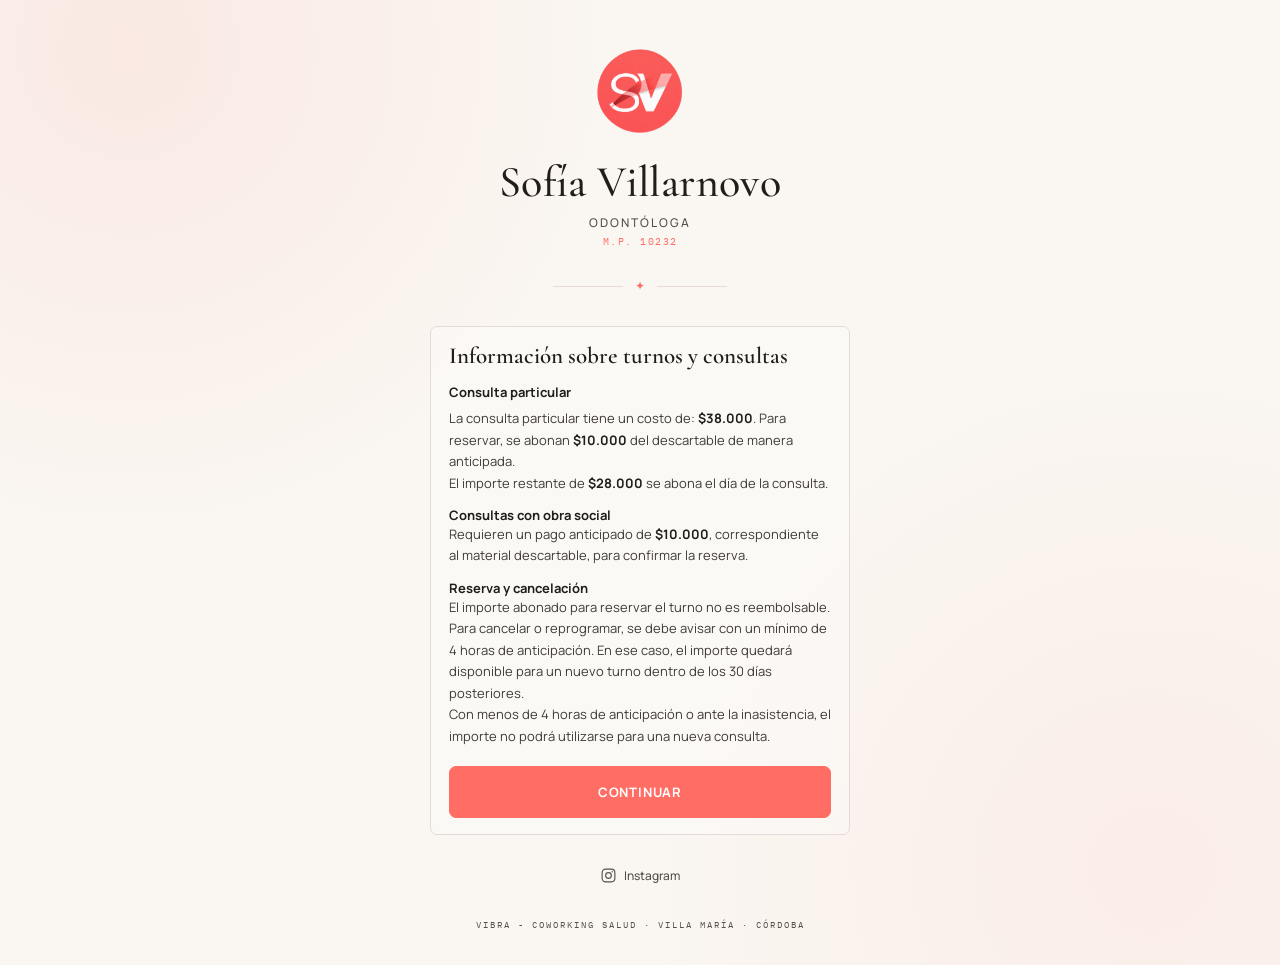
==== index.html @ 6bd0fadf "Update appointment link in index.html" ====
<!DOCTYPE html>
<html lang="es">
<head>
  <meta charset="UTF-8">
  <meta name="viewport" content="width=device-width, initial-scale=1.0">
  <title>Sofía Villarnovo | Odontóloga</title>
  <meta name="description" content="Sofía Villarnovo - Odontóloga M.P. 10232. Reservá tu turno.">
  <link rel="preconnect" href="https://fonts.googleapis.com">
  <link rel="preconnect" href="https://fonts.gstatic.com" crossorigin>
  <link href="https://fonts.googleapis.com/css2?family=Cormorant+Garamond:wght@400;500;600&family=Manrope:wght@400;500;600;700&family=IBM+Plex+Mono:wght@400;500&display=swap" rel="stylesheet">
  <link rel="stylesheet" href="styles.css">
</head>
<body>
  <main>
    <div class="logo">
      <img src="image/logo.png" alt="Logo de Sofía Villarnovo">
    </div>

    <section class="name">
      <h1>Sofía Villarnovo</h1>
      <p class="profession">Odontóloga</p>
      <p class="license">M.P. 10232</p>
    </section>

    <div class="divider">
      <span class="divider-line"></span>
      <span class="divider-star">✦</span>
      <span class="divider-line"></span>
    </div>

    <section class="policies" aria-labelledby="policies-title">
      <h2 id="policies-title">Información sobre turnos y consultas</h2>
      
      <div class="policies-content">
        <h3>Consulta particular</h3>
        <p class="policies-summary">La consulta particular tiene un costo de: <strong>$38.000</strong>. Para reservar, se abonan <strong>$10.000</strong> del descartable de manera anticipada.</p>
        <p>El importe restante de <strong>$28.000</strong> se abona el día de la consulta.</p>

        <h3>Consultas con obra social</h3>
        <p>Requieren un pago anticipado de <strong>$10.000</strong>, correspondiente al material descartable, para confirmar la reserva.</p>

        <h3>Reserva y cancelación</h3>
        <p>El importe abonado para reservar el turno no es reembolsable.</p>
        <p>Para cancelar o reprogramar, se debe avisar con un mínimo de 4 horas de anticipación. En ese caso, el importe quedará disponible para un nuevo turno dentro de los 30 días posteriores.</p>
        <p>Con menos de 4 horas de anticipación o ante la inasistencia, el importe no podrá utilizarse para una nueva consulta.</p>
      </div>
      <button class="continue-btn" type="button" aria-controls="appointment-links">CONTINUAR</button>
    </section>

    <nav class="links" id="appointment-links" aria-label="Opciones de contacto y reserva" hidden>
      <a class="link-btn primary" href="https://script.google.com/macros/s/AKfycbz7T2l_7Z1s76jN67B735BLfJ0cW3Vy-OGS6ILggdjSoxZ__FxM-w7K_TxDB-q-ygh7XQ/exec">
        <svg viewBox="0 0 24 24" fill="none" stroke="currentColor" stroke-width="1.7" aria-hidden="true">
          <rect x="3" y="5" width="18" height="16" rx="2" />
          <path d="M8 3v4M16 3v4M3 10h18" />
        </svg>
        SACAR UN TURNO
      </a>

      <a class="link-btn secondary" href="https://wa.me/5493534790232" target="_blank" rel="noopener">
        <svg viewBox="0 0 24 24" fill="currentColor" aria-hidden="true">
          <path d="M12 2C6.5 2 2 6.5 2 12c0 1.9.5 3.6 1.5 5.2L2 22l4.9-1.5C8.4 21.5 10.1 22 12 22c5.5 0 10-4.5 10-10S17.5 2 12 2zm5.4 14.2c-.2.7-1.3 1.3-1.8 1.4-.5.1-1 .1-1.7-.1-.4-.1-.9-.3-1.5-.6-2.6-1.1-4.3-3.8-4.5-4-.1-.2-1-1.4-1-2.6s.6-1.8.9-2.1c.2-.2.5-.3.7-.3h.5c.2 0 .4 0 .6.5.2.5.7 1.8.8 1.9.1.2.1.4 0 .6-.1.2-.2.3-.3.5-.2.2-.3.3-.5.5-.2.2-.3.4-.1.7.2.3.8 1.3 1.7 2.1 1.2 1 2.1 1.4 2.5 1.6.3.1.5.1.6-.1.2-.2.7-.8.9-1.1.2-.3.4-.2.6-.1.2.1 1.5.7 1.7.8.2.1.4.2.4.3.1.3.1.7-.1 1.4z" />
        </svg>
        WHATSAPP
      </a>

      <a class="link-btn secondary" href="https://maps.app.goo.gl/TkpbMq61Vdni6iRq6" target="_blank" rel="noopener">
        <svg viewBox="0 0 24 24" fill="none" stroke="currentColor" stroke-width="1.7" aria-hidden="true">
          <path d="M20 10c0 5-8 11-8 11S4 15 4 10a8 8 0 1 1 16 0Z" />
          <circle cx="12" cy="10" r="2.5" />
        </svg>
        UBICACIÓN
      </a>
    </nav>

    <div class="socials">
      <a class="social" href="https://instagram.com/od.villarnovosofia" target="_blank" rel="noopener">
        <svg viewBox="0 0 24 24" fill="none" stroke="currentColor" stroke-width="1.6" aria-hidden="true">
          <rect x="3" y="3" width="18" height="18" rx="5" />
          <circle cx="12" cy="12" r="4" />
          <circle cx="17.3" cy="6.7" r="1" fill="currentColor" stroke="none" />
        </svg>
        Instagram
      </a>

    </div>

    <footer>Vibra - Coworking Salud · Villa María · Córdoba</footer>
  </main>
  <script>
    const policies = document.querySelector('.policies');
    const continueButton = document.querySelector('.continue-btn');
    const appointmentLinks = document.querySelector('#appointment-links');

    continueButton.addEventListener('click', () => {
      policies.hidden = true;
      appointmentLinks.hidden = false;
      appointmentLinks.querySelector('.link-btn').focus();
    });
  </script>
</body>
</html>
---- styles.css ----
:root {
  --ivory: #FAF7F2;
  --ink: #211E1A;
  --ink-soft: #55504A;
  --coral: #FF6D65;
  --coral-dark: #E85F58;
  --coral-soft: #FFA49F;
  --coral-pale: #FCE8E6;
  --line: #E6D9D7;
  --white: #FFFFFF;
}

* {
  box-sizing: border-box;
  margin: 0;
  padding: 0;
}

html {
  -webkit-tap-highlight-color: transparent;
  scroll-behavior: smooth;
}

body {
  min-height: 100vh;
  background: var(--ivory);
  background-image:
    radial-gradient(circle at 10% 5%, rgba(255, 109, 101, 0.10), transparent 35%),
    radial-gradient(circle at 90% 90%, rgba(255, 164, 159, 0.12), transparent 38%);
  color: var(--ink);
  font-family: 'Manrope', sans-serif;
  display: flex;
  justify-content: center;
  padding: 45px 20px 35px;
  overflow-x: hidden;
}

main {
  width: 100%;
  max-width: 420px;
  display: flex;
  flex-direction: column;
  align-items: center;
  text-align: center;
}

.logo {
  width: 92px;
  height: 92px;
  display: flex;
  align-items: center;
  justify-content: center;
  position: relative;
  margin-bottom: 23px;
  opacity: 0;
  animation: logoIn 0.8s cubic-bezier(.22,.61,.36,1) 0.1s forwards;
}

.logo img {
  width: 100%;
  height: 100%;
  display: block;
  object-fit: contain;
}

@keyframes logoIn {
  from { opacity: 0; transform: scale(.75); }
  to { opacity: 1; transform: scale(1); }
}

.name {
  opacity: 0;
  animation: fadeUp .7s ease-out .35s forwards;
}

.name h1 {
  font-family: 'Cormorant Garamond', serif;
  font-size: 44px;
  line-height: 1;
  font-weight: 500;
  letter-spacing: .4px;
  color: var(--ink);
}

.profession {
  margin-top: 10px;
  font-family: 'Manrope', sans-serif;
  font-size: 12px;
  font-weight: 500;
  letter-spacing: 2px;
  text-transform: uppercase;
  color: var(--ink-soft);
}

.license {
  margin-top: 4px;
  font-family: 'IBM Plex Mono', monospace;
  font-size: 10px;
  letter-spacing: 1.5px;
  color: var(--coral);
}

@keyframes fadeUp {
  from { opacity: 0; transform: translateY(10px); }
  to { opacity: 1; transform: translateY(0); }
}

.divider {
  width: 100%;
  display: flex;
  align-items: center;
  justify-content: center;
  gap: 12px;
  margin: 30px 0 31px;
  opacity: 0;
  animation: fadeUp .7s ease-out .6s forwards;
}

.divider-line {
  width: 70px;
  height: 1px;
  background: var(--line);
}

.divider-star {
  color: var(--coral);
  font-size: 12px;
  transform: translateY(-1px);
}

.policies {
  width: 100%;
  padding: 17px 18px 16px;
  border: 1px solid var(--line);
  border-radius: 7px;
  background: rgba(255,255,255,.32);
  text-align: left;
  opacity: 0;
  animation: fadeUp .7s ease-out .75s forwards;
}

.policies h2 {
  color: var(--ink);
  font-family: 'Cormorant Garamond', serif;
  font-size: 23px;
  font-weight: 600;
  line-height: 1.1;
}

.policies-summary,
.policies-content p {
  color: #3f3a35;
  font-size: 13px;
  line-height: 1.65;
}

.policies-summary {
  margin-top: 7px;
}

.policies strong {
  color: var(--ink);
  font-weight: 700;
}

.policies-content {
  padding-top: 14px;
}

.policies-content h3 {
  margin-top: 12px;
  color: var(--ink);
  font-size: 13px;
  font-weight: 700;
}

.policies-content h3:first-child {
  margin-top: 0;
}

.continue-btn {
  width: 100%;
  min-height: 52px;
  margin-top: 19px;
  border: 1px solid var(--coral);
  border-radius: 7px;
  background: var(--coral);
  color: var(--white);
  cursor: pointer;
  font-family: 'Manrope', sans-serif;
  font-size: 13px;
  font-weight: 700;
  letter-spacing: .8px;
  transition: transform .25s ease, background .25s ease, box-shadow .25s ease;
}

.continue-btn:hover {
  background: var(--coral-dark);
  box-shadow: 0 9px 22px rgba(255,109,101,.22);
  transform: translateY(-2px);
}

.continue-btn:active {
  transform: scale(.98);
}

.links[hidden] {
  display: none;
}

.links {
  width: 100%;
  display: flex;
  flex-direction: column;
  gap: 13px;
}

.link-btn {
  width: 100%;
  min-height: 59px;
  display: flex;
  align-items: center;
  justify-content: center;
  gap: 11px;
  position: relative;
  overflow: hidden;
  border-radius: 7px;
  text-decoration: none;
  font-size: 14px;
  font-weight: 600;
  letter-spacing: .3px;
  transition: transform .25s ease, box-shadow .25s ease, background .25s ease, border-color .25s ease;
  opacity: 0;
  animation: buttonIn .65s ease-out forwards;
}

.link-btn:nth-child(1) { animation-delay: .78s; }
.link-btn:nth-child(2) { animation-delay: .91s; }
.link-btn:nth-child(3) { animation-delay: 1.04s; }

@keyframes buttonIn {
  from { opacity: 0; transform: translateY(12px); }
  to { opacity: 1; transform: translateY(0); }
}

.link-btn::after {
  content: "";
  position: absolute;
  top: 0;
  left: -120%;
  width: 60%;
  height: 100%;
  background: linear-gradient(90deg, transparent, rgba(255,255,255,.22), transparent);
  transform: skewX(-20deg);
  transition: left .7s ease;
}

.link-btn:hover::after { left: 130%; }

.primary {
  background: var(--coral);
  color: var(--white);
  border: 1px solid var(--coral);
  box-shadow: 0 9px 25px rgba(255,109,101,.20);
}

.primary:hover {
  background: var(--coral-dark);
  border-color: var(--coral-dark);
  transform: translateY(-2px);
  box-shadow: 0 13px 30px rgba(255,109,101,.27);
}

.secondary {
  background: rgba(255,255,255,.32);
  color: var(--ink);
  border: 1px solid var(--line);
  backdrop-filter: blur(5px);
}

.secondary:hover {
  background: rgba(255,255,255,.70);
  color: var(--coral-dark);
  border-color: var(--coral-soft);
  transform: translateY(-2px);
  box-shadow: 0 8px 20px rgba(33,30,26,.05);
}

.link-btn:active { transform: scale(.975); }

.link-btn svg {
  width: 18px;
  height: 18px;
  flex-shrink: 0;
}

.socials {
  display: flex;
  align-items: center;
  justify-content: center;
  gap: 26px;
  margin-top: 32px;
  opacity: 0;
  animation: fadeUp .7s ease-out 1.15s forwards;
}

.social {
  display: flex;
  align-items: center;
  gap: 7px;
  color: var(--ink-soft);
  text-decoration: none;
  font-size: 12px;
  font-weight: 500;
  transition: color .25s ease, transform .25s ease;
}

.social:hover {
  color: var(--coral);
  transform: translateY(-2px);
}

.social svg {
  width: 17px;
  height: 17px;
}

footer {
  margin-top: 35px;
  font-family: 'IBM Plex Mono', monospace;
  font-size: 9px;
  letter-spacing: 2px;
  text-transform: uppercase;
  color: var(--ink-soft);
  opacity: 0;
  animation: fadeUp .7s ease-out 1.3s forwards;
}

@media (max-width: 380px) {
  body { padding-top: 32px; }
  .logo { width: 82px; height: 82px; }
  .logo-text { font-size: 35px; }
  .name h1 { font-size: 39px; }
  .divider { margin-top: 26px; margin-bottom: 27px; }
}

@media (prefers-reduced-motion: reduce) {
  *, *::before, *::after {
    animation: none !important;
    transition: none !important;
  }

  .logo, .name, .divider, .link-btn, .socials, footer {
    opacity: 1 !important;
  }
}
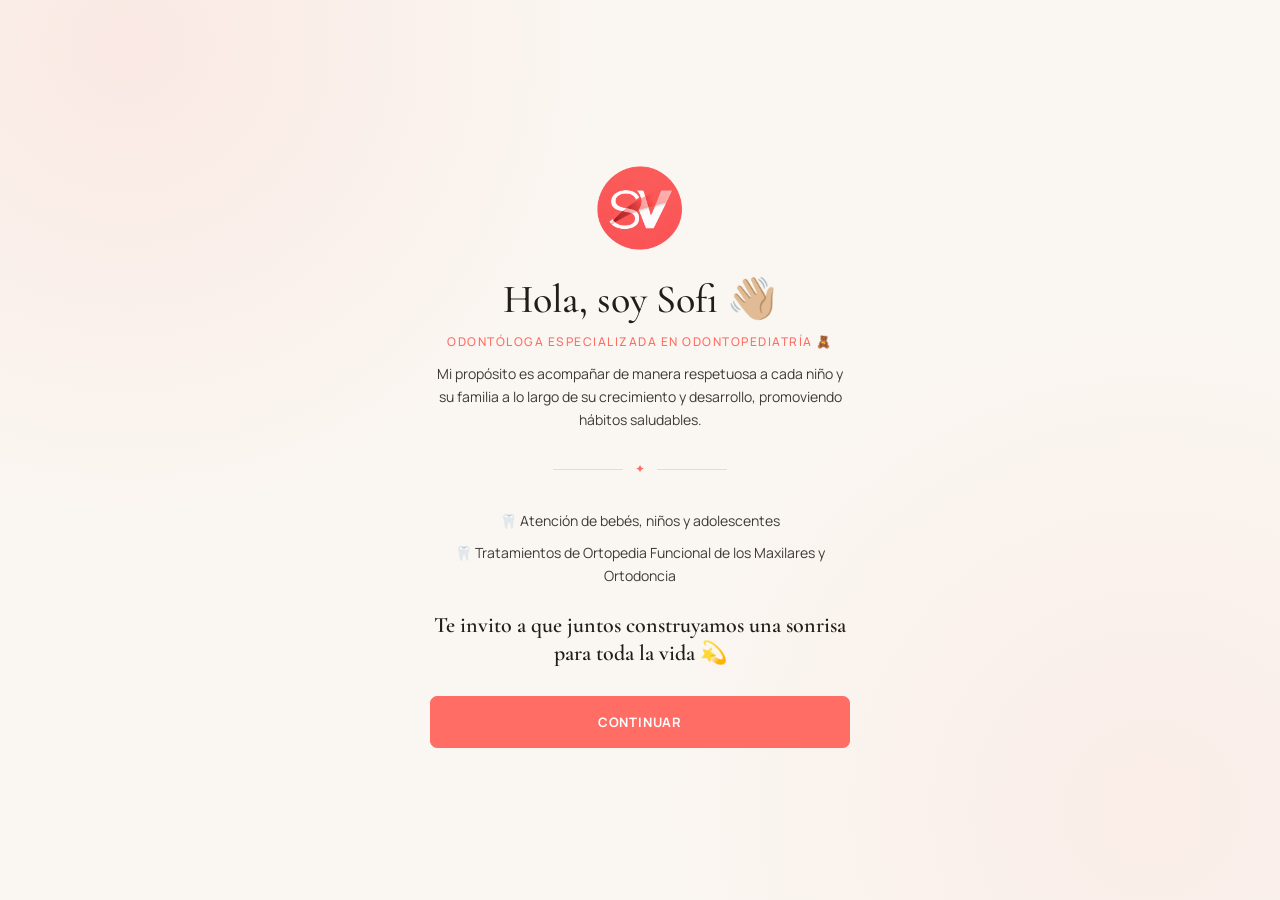
==== commit acd311d9: ""ssoo"" ====
--- a/index.html
+++ b/index.html
@@ -4,22 +4,23 @@
   <meta charset="UTF-8">
   <meta name="viewport" content="width=device-width, initial-scale=1.0">
   <title>Sofía Villarnovo | Odontóloga</title>
-  <meta name="description" content="Sofía Villarnovo - Odontóloga M.P. 10232. Reservá tu turno.">
+  <meta name="description" content="Sofía Villarnovo - Odontóloga especializada en Odontopediatría.">
   <link rel="preconnect" href="https://fonts.googleapis.com">
   <link rel="preconnect" href="https://fonts.gstatic.com" crossorigin>
   <link href="https://fonts.googleapis.com/css2?family=Cormorant+Garamond:wght@400;500;600&family=Manrope:wght@400;500;600;700&family=IBM+Plex+Mono:wght@400;500&display=swap" rel="stylesheet">
   <link rel="stylesheet" href="styles.css">
+  <link rel="stylesheet" href="intro.css">
 </head>
 <body>
-  <main>
+  <main class="intro">
     <div class="logo">
       <img src="image/logo.png" alt="Logo de Sofía Villarnovo">
     </div>
 
-    <section class="name">
-      <h1>Sofía Villarnovo</h1>
-      <p class="profession">Odontóloga</p>
-      <p class="license">M.P. 10232</p>
+    <section class="intro-text">
+      <h1>Hola, soy Sofi 👋🏼</h1>
+      <p class="intro-role">Odontóloga especializada en Odontopediatría 🧸</p>
+      <p>Mi propósito es acompañar de manera respetuosa a cada niño y su familia a lo largo de su crecimiento y desarrollo, promoviendo hábitos saludables.</p>
     </section>
 
     <div class="divider">
@@ -28,74 +29,14 @@
       <span class="divider-line"></span>
     </div>
 
-    <section class="policies" aria-labelledby="policies-title">
-      <h2 id="policies-title">Información sobre turnos y consultas</h2>
-      
-      <div class="policies-content">
-        <h3>Consulta particular</h3>
-        <p class="policies-summary">La consulta particular tiene un costo de: <strong>$38.000</strong>. Para reservar, se abonan <strong>$10.000</strong> del descartable de manera anticipada.</p>
-        <p>El importe restante de <strong>$28.000</strong> se abona el día de la consulta.</p>
+    <ul class="intro-list">
+      <li>🦷 Atención de bebés, niños y adolescentes</li>
+      <li>🦷 Tratamientos de Ortopedia Funcional de los Maxilares y Ortodoncia</li>
+    </ul>
 
-        <h3>Consultas con obra social</h3>
-        <p>Requieren un pago anticipado de <strong>$10.000</strong>, correspondiente al material descartable, para confirmar la reserva.</p>
+    <p class="intro-invite">Te invito a que juntos construyamos una sonrisa para toda la vida 💫</p>
 
-        <h3>Reserva y cancelación</h3>
-        <p>El importe abonado para reservar el turno no es reembolsable.</p>
-        <p>Para cancelar o reprogramar, se debe avisar con un mínimo de 4 horas de anticipación. En ese caso, el importe quedará disponible para un nuevo turno dentro de los 30 días posteriores.</p>
-        <p>Con menos de 4 horas de anticipación o ante la inasistencia, el importe no podrá utilizarse para una nueva consulta.</p>
-      </div>
-      <button class="continue-btn" type="button" aria-controls="appointment-links">CONTINUAR</button>
-    </section>
-
-    <nav class="links" id="appointment-links" aria-label="Opciones de contacto y reserva" hidden>
-      <a class="link-btn primary" href="https://script.google.com/macros/s/AKfycbz7T2l_7Z1s76jN67B735BLfJ0cW3Vy-OGS6ILggdjSoxZ__FxM-w7K_TxDB-q-ygh7XQ/exec">
-        <svg viewBox="0 0 24 24" fill="none" stroke="currentColor" stroke-width="1.7" aria-hidden="true">
-          <rect x="3" y="5" width="18" height="16" rx="2" />
-          <path d="M8 3v4M16 3v4M3 10h18" />
-        </svg>
-        SACAR UN TURNO
-      </a>
-
-      <a class="link-btn secondary" href="https://wa.me/5493534790232" target="_blank" rel="noopener">
-        <svg viewBox="0 0 24 24" fill="currentColor" aria-hidden="true">
-          <path d="M12 2C6.5 2 2 6.5 2 12c0 1.9.5 3.6 1.5 5.2L2 22l4.9-1.5C8.4 21.5 10.1 22 12 22c5.5 0 10-4.5 10-10S17.5 2 12 2zm5.4 14.2c-.2.7-1.3 1.3-1.8 1.4-.5.1-1 .1-1.7-.1-.4-.1-.9-.3-1.5-.6-2.6-1.1-4.3-3.8-4.5-4-.1-.2-1-1.4-1-2.6s.6-1.8.9-2.1c.2-.2.5-.3.7-.3h.5c.2 0 .4 0 .6.5.2.5.7 1.8.8 1.9.1.2.1.4 0 .6-.1.2-.2.3-.3.5-.2.2-.3.3-.5.5-.2.2-.3.4-.1.7.2.3.8 1.3 1.7 2.1 1.2 1 2.1 1.4 2.5 1.6.3.1.5.1.6-.1.2-.2.7-.8.9-1.1.2-.3.4-.2.6-.1.2.1 1.5.7 1.7.8.2.1.4.2.4.3.1.3.1.7-.1 1.4z" />
-        </svg>
-        WHATSAPP
-      </a>
-
-      <a class="link-btn secondary" href="https://maps.app.goo.gl/TkpbMq61Vdni6iRq6" target="_blank" rel="noopener">
-        <svg viewBox="0 0 24 24" fill="none" stroke="currentColor" stroke-width="1.7" aria-hidden="true">
-          <path d="M20 10c0 5-8 11-8 11S4 15 4 10a8 8 0 1 1 16 0Z" />
-          <circle cx="12" cy="10" r="2.5" />
-        </svg>
-        UBICACIÓN
-      </a>
-    </nav>
-
-    <div class="socials">
-      <a class="social" href="https://instagram.com/od.villarnovosofia" target="_blank" rel="noopener">
-        <svg viewBox="0 0 24 24" fill="none" stroke="currentColor" stroke-width="1.6" aria-hidden="true">
-          <rect x="3" y="3" width="18" height="18" rx="5" />
-          <circle cx="12" cy="12" r="4" />
-          <circle cx="17.3" cy="6.7" r="1" fill="currentColor" stroke="none" />
-        </svg>
-        Instagram
-      </a>
-
-    </div>
-
-    <footer>Vibra - Coworking Salud · Villa María · Córdoba</footer>
+    <a class="continue-btn intro-btn" href="sitio.html">CONTINUAR</a>
   </main>
-  <script>
-    const policies = document.querySelector('.policies');
-    const continueButton = document.querySelector('.continue-btn');
-    const appointmentLinks = document.querySelector('#appointment-links');
-
-    continueButton.addEventListener('click', () => {
-      policies.hidden = true;
-      appointmentLinks.hidden = false;
-      appointmentLinks.querySelector('.link-btn').focus();
-    });
-  </script>
 </body>
 </html>
--- a/intro.css
+++ b/intro.css
@@ -0,0 +1,79 @@
+.intro {
+  justify-content: center;
+  min-height: calc(100vh - 80px);
+}
+
+.intro-text {
+  opacity: 0;
+  animation: fadeUp .7s ease-out .35s forwards;
+}
+
+.intro-text h1 {
+  font-family: 'Cormorant Garamond', serif;
+  font-size: 40px;
+  line-height: 1.1;
+  font-weight: 500;
+  color: var(--ink);
+}
+
+.intro-role {
+  margin: 12px 0;
+  font-size: 12px;
+  font-weight: 500;
+  letter-spacing: 1.5px;
+  text-transform: uppercase;
+  color: var(--coral);
+}
+
+.intro-text p:last-child,
+.intro-list li,
+.intro-invite {
+  color: #3f3a35;
+  font-size: 14px;
+  line-height: 1.65;
+}
+
+.intro-list {
+  display: flex;
+  flex-direction: column;
+  gap: 8px;
+  list-style: none;
+  opacity: 0;
+  animation: fadeUp .7s ease-out .75s forwards;
+}
+
+.intro-invite {
+  margin-top: 24px;
+  color: var(--ink);
+  font-family: 'Cormorant Garamond', serif;
+  font-size: 22px;
+  font-weight: 600;
+  line-height: 1.3;
+  opacity: 0;
+  animation: fadeUp .7s ease-out .95s forwards;
+}
+
+.intro-btn {
+  display: flex;
+  align-items: center;
+  justify-content: center;
+  margin-top: 28px;
+  text-decoration: none;
+  opacity: 0;
+  animation: fadeUp .7s ease-out 1.15s forwards;
+}
+
+@media (max-width: 380px) {
+  .intro { min-height: calc(100vh - 67px); }
+  .intro-text h1 { font-size: 36px; }
+}
+
+@media (prefers-reduced-motion: reduce) {
+  .intro-text,
+  .intro-list,
+  .intro-invite,
+  .intro-btn {
+    opacity: 1 !important;
+    animation: none !important;
+  }
+}
